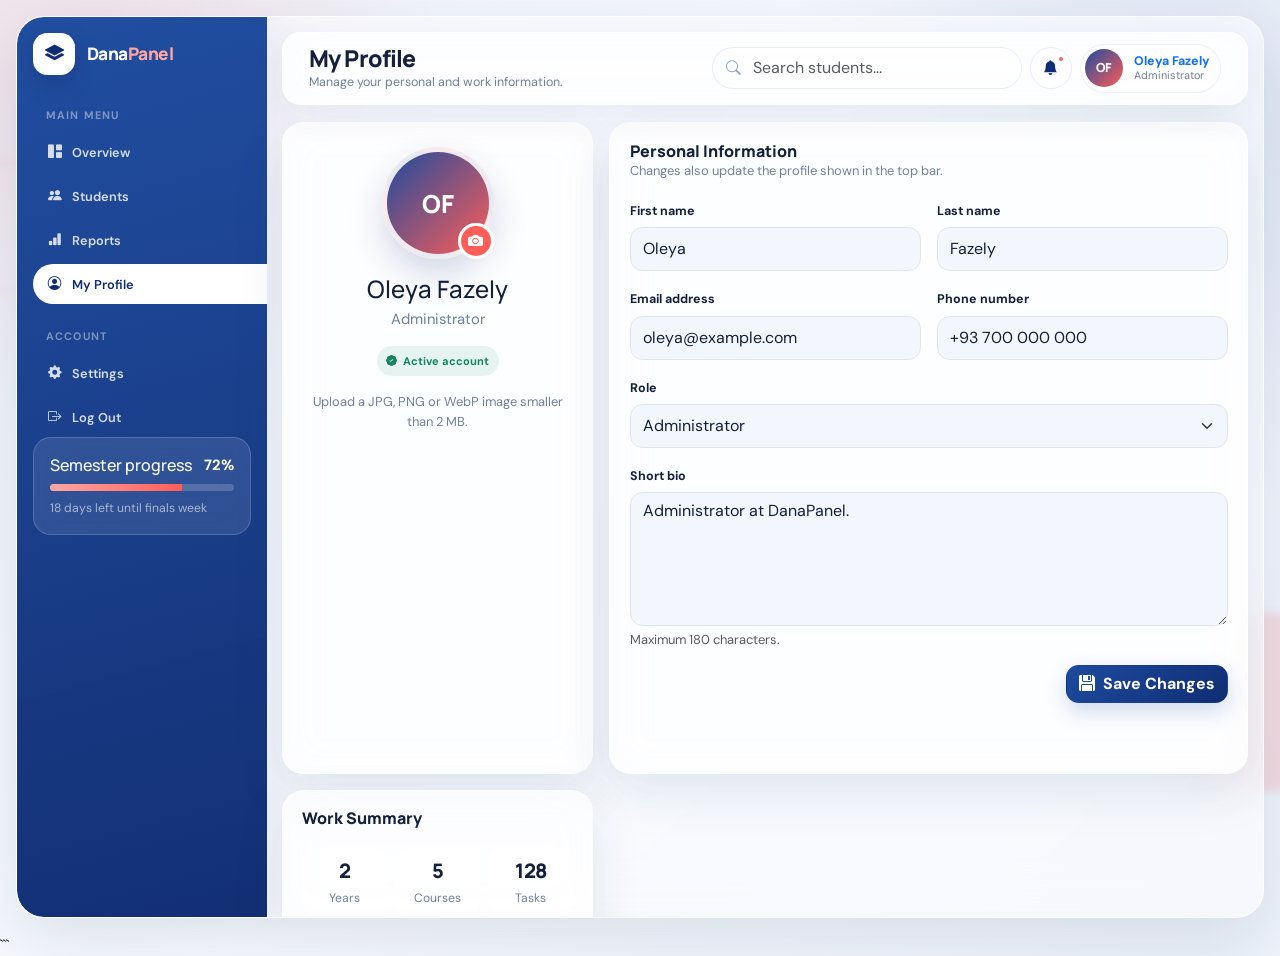
==== profile.html @ e0c8c488 "add some changes" ====
<!doctype html>
<html lang="en">
  <head>
    <meta charset="UTF-8" />
    <meta name="viewport" content="width=device-width, initial-scale=1.0" />

    <meta
      name="description"
      content="View and update the DanaPanel administrator profile."
    />

    <title>My Profile | DanaPanel</title>

    <link
      href="https://cdn.jsdelivr.net/npm/bootstrap@5.3.8/dist/css/bootstrap.min.css"
      rel="stylesheet"
    />

    <link
      href="https://cdn.jsdelivr.net/npm/bootstrap-icons@1.13.1/font/bootstrap-icons.min.css"
      rel="stylesheet"
    />

    <link rel="stylesheet" href="profile.css" />
  </head>

  <body>
    <div class="container-fluid app-wrapper py-lg-3 px-lg-0">
      <div class="row g-0 app-frame mx-lg-3">

        <!-- SIDEBAR -->
        <aside
          class="offcanvas-lg offcanvas-start sidebar-panel col-lg-auto"
          tabindex="-1"
          id="dashboardSidebar"
          aria-labelledby="sidebarTitle"
        >
          <div class="offcanvas-header d-lg-none">
            <a
              class="brand-link"
              href="index.html"
              id="sidebarTitle"
            >
              <span class="brand-mark">
                <i class="bi bi-layers-fill"></i>
              </span>

              <span class="brand-name">
                Dana<span>Panel</span>
              </span>
            </a>

            <button
              type="button"
              class="btn-close btn-close-white"
              data-bs-dismiss="offcanvas"
              data-bs-target="#dashboardSidebar"
              aria-label="Close menu"
            ></button>
          </div>

          <div class="offcanvas-body d-flex flex-column p-3">

            <a
              class="brand-link d-none d-lg-inline-flex mb-2"
              href="index.html"
            >
              <span class="brand-mark">
                <i class="bi bi-layers-fill"></i>
              </span>

              <span class="brand-name">
                Dana<span>Panel</span>
              </span>
            </a>

            <p class="sidebar-label">Main menu</p>

            <nav
              class="nav nav-pills flex-column gap-1 sidebar-nav"
              aria-label="Main navigation"
            >
              <a class="nav-link" href="index.html">
                <i class="bi bi-grid-1x2-fill"></i>
                Overview
              </a>

              <a class="nav-link" href="users.html">
                <i class="bi bi-people-fill"></i>
                Students
              </a>

              <a class="nav-link" href="reports.html">
                <i class="bi bi-bar-chart-fill"></i>
                Reports
              </a>

              <a
                class="nav-link active"
                aria-current="page"
                href="profile.html"
              >
                <i class="bi bi-person-circle"></i>
                My Profile
              </a>
            </nav>

            <p class="sidebar-label">Account</p>

            <nav
              class="nav nav-pills flex-column gap-1 sidebar-nav"
              aria-label="Account navigation"
            >
              <a class="nav-link" href="settings.html">
                <i class="bi bi-gear-fill"></i>
                Settings
              </a>

              <a class="nav-link" href="#" data-logout>
                <i class="bi bi-box-arrow-right"></i>
                Log Out
              </a>
            </nav>

            <div class="semester-card mt-lg-auto mt-4">
              <div
                class="d-flex justify-content-between align-items-center mb-2"
              >
                <h6 class="mb-0 fs-6">Semester progress</h6>
                <strong>72%</strong>
              </div>

              <div
                class="progress"
                role="progressbar"
                aria-label="Semester progress"
                aria-valuenow="72"
                aria-valuemin="0"
                aria-valuemax="100"
              >
                <div
                  class="progress-bar"
                  style="width: 72%"
                ></div>
              </div>

              <p class="mt-2 mb-0">
                18 days left until finals week
              </p>
            </div>
          </div>
        </aside>

        <!-- MAIN -->
        <main class="col dashboard-main min-vh-100">

          <!-- TOP BAR -->
          <nav
            class="navbar topbar sticky-top"
            aria-label="Top navigation"
          >
            <div class="container-fluid gap-2">

              <div class="d-flex align-items-center gap-2">

                <button
                  class="mobile-menu-btn d-lg-none"
                  type="button"
                  data-bs-toggle="offcanvas"
                  data-bs-target="#dashboardSidebar"
                  aria-controls="dashboardSidebar"
                  aria-label="Open menu"
                >
                  <i class="bi bi-list fs-4"></i>
                </button>

                <div class="page-heading">
                  <h1 class="mb-0">My Profile</h1>
                  <p>Manage your personal and work information.</p>
                </div>
              </div>

              <!-- SEARCH -->
              <form
                class="search-control ms-md-auto"
                role="search"
                data-global-search-form
              >
                <i class="bi bi-search"></i>

                <input
                  class="form-control"
                  type="search"
                  placeholder="Search students..."
                  aria-label="Search students"
                />

                <button
                  class="visually-hidden"
                  type="submit"
                >
                  Search
                </button>
              </form>

              <div class="d-flex align-items-center gap-2">

                <!-- NOTIFICATIONS -->
                <div class="dropdown">
                  <button
                    class="icon-button position-relative"
                    type="button"
                    data-bs-toggle="dropdown"
                    aria-expanded="false"
                    aria-label="View notifications"
                  >
                    <i class="bi bi-bell-fill"></i>
                    <span class="notification-dot"></span>
                  </button>

                  <div
                    class="dropdown-menu dropdown-menu-end notification-menu"
                  >
                    <div
                      class="d-flex justify-content-between align-items-center px-2 py-1"
                    >
                      <h6 class="mb-0">Notifications</h6>
                      <span class="badge-soft-coral">3 new</span>
                    </div>

                    <div class="notification-item mt-2">
                      <span class="notification-icon">
                        <i class="bi bi-person-plus-fill"></i>
                      </span>

                      <div>
                        <p>Three students joined Web Development.</p>
                        <small>12 minutes ago</small>
                      </div>
                    </div>

                    <div class="notification-item">
                      <span class="notification-icon icon-coral">
                        <i class="bi bi-file-earmark-bar-graph-fill"></i>
                      </span>

                      <div>
                        <p>The monthly report is ready.</p>
                        <small>2 hours ago</small>
                      </div>
                    </div>
                  </div>
                </div>

                <!-- USER -->
                <a class="user-chip" href="profile.html">

                  <span
                    class="avatar"
                    data-admin-avatar
                  >
                    OF
                  </span>

                  <span class="user-copy">
                    <strong data-admin-name>
                      Oleya Fazely
                    </strong>

                    <small data-admin-role>
                      Administrator
                    </small>
                  </span>

                </a>
              </div>
            </div>
          </nav>

          <!-- CONTENT -->
          <div class="container-fluid content-area">

            <div class="row g-3">

              <!-- LEFT COLUMN -->
              <div class="col-12 col-xl-4">

                <!-- PROFILE CARD -->
                <section class="card glass-card border-0 mb-3">

                  <div class="card-body profile-hero py-4">

                    <div class="profile-avatar">

                      <span
                        class="avatar"
                        data-profile-avatar
                      >
                        OF
                      </span>

                      <label
                        class="avatar-upload-btn"
                        for="avatarInput"
                        title="Upload profile image"
                      >
                        <i class="bi bi-camera-fill"></i>

                        <span class="visually-hidden">
                          Upload profile image
                        </span>
                      </label>

                      <input
                        class="visually-hidden"
                        id="avatarInput"
                        type="file"
                        accept="image/jpeg,image/png,image/webp"
                      />

                    </div>

                    <h2
                      class="h4 mb-1"
                      data-profile-name
                    >
                      Oleya Fazely
                    </h2>

                    <p
                      class="text-muted-custom mb-3"
                      data-profile-role
                    >
                      Administrator
                    </p>

                    <span class="badge-soft-green">
                      <i class="bi bi-patch-check-fill"></i>
                      Active account
                    </span>

                    <p class="small text-muted-custom mt-3 mb-0">
                      Upload a JPG, PNG or WebP image smaller than 2 MB.
                    </p>

                  </div>
                </section>

                <!-- WORK SUMMARY -->
                <section class="card glass-card border-0">

                  <div class="card-header">
                    <h2 class="section-title">
                      Work Summary
                    </h2>
                  </div>

                  <div class="card-body">

                    <div class="row g-2 text-center">

                      <div class="col-4">
                        <div class="p-2 rounded-4 bg-white bg-opacity-75">
                          <p class="stat-value fs-5">2</p>
                          <span class="stat-label">Years</span>
                        </div>
                      </div>

                      <div class="col-4">
                        <div class="p-2 rounded-4 bg-white bg-opacity-75">
                          <p class="stat-value fs-5">5</p>
                          <span class="stat-label">Courses</span>
                        </div>
                      </div>

                      <div class="col-4">
                        <div class="p-2 rounded-4 bg-white bg-opacity-75">
                          <p class="stat-value fs-5">128</p>
                          <span class="stat-label">Tasks</span>
                        </div>
                      </div>

                    </div>

                    <div class="activity-item mt-3">
                      <span class="notification-icon icon-coral">
                        <i class="bi bi-award-fill"></i>
                      </span>

                      <div>
                        <strong class="d-block">
                          Top administrator
                        </strong>

                        <small class="text-muted-custom">
                          August 2026 performance
                        </small>
                      </div>
                    </div>

                    <div class="activity-item">
                      <span class="notification-icon">
                        <i class="bi bi-clock-fill"></i>
                      </span>

                      <div>
                        <strong class="d-block">
                          Member since
                        </strong>

                        <small class="text-muted-custom">
                          September 2024
                        </small>
                      </div>
                    </div>

                  </div>
                </section>

              </div>

              <!-- RIGHT COLUMN -->
              <div class="col-12 col-xl-8">

                <section class="card glass-card border-0">

                  <div class="card-header">

                    <h2 class="section-title">
                      Personal Information
                    </h2>

                    <p class="section-copy small mb-0">
                      Changes also update the profile shown in the top bar.
                    </p>

                  </div>

                  <div class="card-body">

                    <form
                      id="profileForm"
                      novalidate
                    >

                      <div class="row g-3">

                        <!-- FIRST NAME -->
                        <div class="col-md-6">

                          <label
                            class="form-label"
                            for="profileFirstName"
                          >
                            First name
                          </label>

                          <input
                            class="form-control"
                            id="profileFirstName"
                            name="firstName"
                            type="text"
                            minlength="2"
                            maxlength="30"
                            required
                          />

                          <div class="invalid-feedback">
                            Enter at least two letters.
                          </div>

                        </div>

                        <!-- LAST NAME -->
                        <div class="col-md-6">

                          <label
                            class="form-label"
                            for="profileLastName"
                          >
                            Last name
                          </label>

                          <input
                            class="form-control"
                            id="profileLastName"
                            name="lastName"
                            type="text"
                            minlength="2"
                            maxlength="30"
                            required
                          />

                          <div class="invalid-feedback">
                            Enter at least two letters.
                          </div>

                        </div>

                        <!-- EMAIL -->
                        <div class="col-md-6">

                          <label
                            class="form-label"
                            for="profileEmail"
                          >
                            Email address
                          </label>

                          <input
                            class="form-control"
                            id="profileEmail"
                            name="email"
                            type="email"
                            required
                          />

                          <div class="invalid-feedback">
                            Enter a valid email address.
                          </div>

                        </div>

                        <!-- PHONE -->
                        <div class="col-md-6">

                          <label
                            class="form-label"
                            for="profilePhone"
                          >
                            Phone number
                          </label>

                          <input
                            class="form-control"
                            id="profilePhone"
                            name="phone"
                            type="tel"
                            minlength="7"
                            maxlength="20"
                            required
                          />

                          <div class="invalid-feedback">
                            Enter a valid phone number.
                          </div>

                        </div>

                        <!-- ROLE -->
                        <div class="col-12">

                          <label
                            class="form-label"
                            for="profileRole"
                          >
                            Role
                          </label>

                          <select
                            class="form-select"
                            id="profileRole"
                            name="role"
                            required
                          >
                            <option value="Administrator">
                              Administrator
                            </option>

                            <option value="Mentor">
                              Mentor
                            </option>

                            <option value="Coordinator">
                              Coordinator
                            </option>
                          </select>

                        </div>

                        <!-- BIO -->
                        <div class="col-12">

                          <label
                            class="form-label"
                            for="profileBio"
                          >
                            Short bio
                          </label>

                          <textarea
                            class="form-control"
                            id="profileBio"
                            name="bio"
                            rows="5"
                            maxlength="180"
                            required
                          ></textarea>

                          <div class="form-text">
                            Maximum 180 characters.
                          </div>

                          <div class="invalid-feedback">
                            Write a short bio.
                          </div>

                        </div>

                        <!-- SAVE -->
                        <div class="col-12 d-flex justify-content-end">

                          <button
                            class="btn btn-primary"
                            type="submit"
                          >
                            <i class="bi bi-floppy-fill me-1"></i>
                            Save Changes
                          </button>

                        </div>

                      </div>

                    </form>

                  </div>
                </section>

              </div>

            </div>
          </div>

        </main>
      </div>
    </div>

    <!-- BOOTSTRAP -->
    <script
      src="https://cdn.jsdelivr.net/npm/bootstrap@5.3.8/dist/js/bootstrap.bundle.min.js"
    ></script>

    <!-- YOUR JAVASCRIPT -->
    <script src="profile.js"></script>

  </body>
</html>
```
---- profile.css ----
/* =========================================================
   DanaPanel — shared styles
   Load this file on every page before the page-specific CSS.
   ========================================================= */

/* =========================================================
   DanaPanel — Bootstrap 5 + custom glass UI
   Bootstrap owns the layout. This file owns the visual theme.
   ========================================================= */

@import url("https://fonts.googleapis.com/css2?family=DM+Sans:wght@400;500;600;700&family=Manrope:wght@600;700;800&display=swap");

:root {
  --dana-navy: #102d73;
  --dana-blue: #1d4b9f;
  --dana-coral: #ff5d57;
  --dana-blush: #ffa7a3;
  --dana-ice: #f3f6fc;
  --dana-white: #ffffff;
  --dana-ink: #15203a;
  --dana-muted: #73809b;
  --dana-success: #20a779;
  --dana-warning: #f2a93b;
  --dana-danger: #dc4c5b;
  --dana-border: rgba(255, 255, 255, 0.72);
  --dana-glass: rgba(255, 255, 255, 0.74);
  --dana-shadow: 0 18px 50px rgba(23, 45, 91, 0.1);
  --dana-radius: 1.35rem;
  --dana-sidebar-width: 250px;
  --bs-primary: #1d4b9f;
  --bs-primary-rgb: 29, 75, 159;
  --bs-danger: #dc4c5b;
  --bs-danger-rgb: 220, 76, 91;
  --bs-body-font-family: "DM Sans", sans-serif;
  --bs-body-color: #15203a;
  --bs-body-bg: #f3f6fc;
}

* {
  box-sizing: border-box;
}
html {
  scroll-behavior: smooth;
}

body {
  min-height: 100vh;
  margin: 0;
  color: var(--dana-ink);
  background:
    radial-gradient(
      circle at 7% 8%,
      rgba(255, 93, 87, 0.12),
      transparent 22rem
    ),
    radial-gradient(
      circle at 92% 12%,
      rgba(29, 75, 159, 0.12),
      transparent 25rem
    ),
    linear-gradient(135deg, #eef2fa 0%, #f9fbff 52%, #eef3fb 100%);
  font-size: 0.925rem;
  overflow-x: hidden;
}

body::before,
body::after {
  content: "";
  position: fixed;
  z-index: -1;
  border-radius: 50%;
  filter: blur(4px);
  pointer-events: none;
}

body::before {
  width: 180px;
  height: 180px;
  right: -70px;
  bottom: 12%;
  background: rgba(255, 93, 87, 0.16);
}

body::after {
  width: 130px;
  height: 130px;
  left: -55px;
  top: 18%;
  border: 1px solid rgba(255, 93, 87, 0.25);
}

h1,
h2,
h3,
h4,
h5,
h6,
.brand-name {
  font-family: "Manrope", sans-serif;
  color: var(--dana-ink);
}

a {
  text-decoration: none;
}
button,
input,
select,
textarea {
  font: inherit;
}

:focus-visible {
  outline: 3px solid rgba(255, 93, 87, 0.32);
  outline-offset: 2px;
}

.app-wrapper {
  min-height: 100vh;
}

.app-frame {
  min-height: calc(100vh - 2rem);
  overflow: hidden;
  background: rgba(255, 255, 255, 0.3);
  border: 1px solid rgba(255, 255, 255, 0.78);
  border-radius: 1.75rem;
  box-shadow: 0 24px 70px rgba(19, 43, 88, 0.12);
  backdrop-filter: blur(24px);
  -webkit-backdrop-filter: blur(24px);
}

/* Sidebar */
.sidebar-panel {
  --bs-offcanvas-width: var(--dana-sidebar-width);
  width: var(--dana-sidebar-width);
  color: rgba(255, 255, 255, 0.78);
  background: linear-gradient(
    165deg,
    rgba(29, 75, 159, 0.98),
    rgba(16, 45, 115, 0.99)
  );
  border: 0 !important;
  border-radius: 1.65rem 0 0 1.65rem;
  box-shadow: 14px 0 38px rgba(16, 45, 115, 0.14);
}

.sidebar-panel .offcanvas-header,
.sidebar-panel .offcanvas-body {
  color: inherit;
}
.sidebar-panel .offcanvas-body {
  overflow-x: hidden;
  overflow-y: auto;
}

.brand-link {
  display: inline-flex;
  align-items: center;
  gap: 0.75rem;
  color: #fff;
}

.brand-link:hover {
  color: #fff;
}

.brand-mark {
  display: grid;
  width: 42px;
  height: 42px;
  place-items: center;
  color: var(--dana-navy);
  background: #fff;
  border-radius: 0.9rem;
  box-shadow: 0 8px 22px rgba(7, 25, 67, 0.2);
}

.brand-mark i {
  font-size: 1.2rem;
}

.brand-name {
  color: #fff;
  font-size: 1.08rem;
  font-weight: 800;
  letter-spacing: -0.03em;
}

.brand-name span {
  color: var(--dana-blush);
}

.sidebar-label {
  margin: 1.5rem 0 0.55rem;
  padding-left: 0.8rem;
  color: rgba(255, 255, 255, 0.42);
  font-size: 0.68rem;
  font-weight: 700;
  letter-spacing: 0.11em;
  text-transform: uppercase;
}
.sidebar-panel .sidebar-nav {
  /* Pull the menu to the sidebar edge like the reference design. */
  margin-right: -1rem;
}

.sidebar-panel .sidebar-nav .nav-link {
  display: flex;
  align-items: center;
  gap: 0.6rem;
  min-height: 40px;
  padding: 0.55rem 0.85rem;
  color: rgba(255, 255, 255, 0.82);
  border-radius: 999px 0 0 999px;
  font-size: 0.8rem;
  font-weight: 600;
  transition:
    color 160ms ease,
    background 160ms ease,
    box-shadow 160ms ease;
}

.sidebar-panel .sidebar-nav .nav-link i {
  width: 1rem;
  font-size: 0.85rem;
  text-align: center;
}

.sidebar-panel .sidebar-nav .nav-link:hover,
.sidebar-panel .sidebar-nav .nav-link:focus-visible,
.sidebar-panel .sidebar-nav .nav-link.active {
  color: var(--dana-navy);
  background: #fff;
  box-shadow: none;
  transform: none;
}

.sidebar-panel .sidebar-nav .nav-link:hover i,
.sidebar-panel .sidebar-nav .nav-link:focus-visible i,
.sidebar-panel .sidebar-nav .nav-link.active i {
  color: var(--dana-navy);
}

.semester-card {
  margin-top: auto;
  padding: 1rem;
  color: #fff;
  background: rgba(255, 255, 255, 0.11);
  border: 1px solid rgba(255, 255, 255, 0.17);
  border-radius: 1.1rem;
  backdrop-filter: blur(15px);
}

.semester-card h6,
.semester-card p {
  color: inherit;
}
.semester-card p {
  color: rgba(255, 255, 255, 0.58);
  font-size: 0.76rem;
}
.semester-card .progress {
  height: 7px;
  background: rgba(255, 255, 255, 0.18);
}
.semester-card .progress-bar {
  background: linear-gradient(90deg, var(--dana-blush), var(--dana-coral));
}

/* Top bar and common content */
.dashboard-main {
  min-width: 0;
  background: rgba(247, 249, 254, 0.6);
}

.topbar {
  z-index: 1010;
  margin: 0.95rem;
  padding: 0.65rem 0.85rem;
  background: var(--dana-glass);
  border: 1px solid var(--dana-border);
  border-radius: 1.15rem;
  box-shadow: 0 10px 35px rgba(19, 43, 88, 0.07);
  backdrop-filter: blur(20px) saturate(145%);
  -webkit-backdrop-filter: blur(20px) saturate(145%);
}

.page-heading h1 {
  font-size: clamp(1.15rem, 2vw, 1.45rem);
  font-weight: 800;
  letter-spacing: -0.035em;
}

.page-heading p {
  margin: 0;
  color: var(--dana-muted);
  font-size: 0.78rem;
}

.mobile-menu-btn,
.icon-button {
  display: inline-grid;
  width: 42px;
  height: 42px;
  place-items: center;
  color: var(--dana-navy);
  background: rgba(255, 255, 255, 0.72);
  border: 1px solid rgba(29, 75, 159, 0.09);
  border-radius: 50%;
}

.mobile-menu-btn:hover,
.icon-button:hover {
  color: #fff;
  background: var(--dana-blue);
}

.search-control {
  position: relative;
  width: min(310px, 32vw);
}

.search-control i {
  position: absolute;
  top: 50%;
  left: 0.9rem;
  z-index: 2;
  color: #98a3b9;
  transform: translateY(-50%);
}

.search-control .form-control {
  min-height: 42px;
  padding-left: 2.55rem;
  background: rgba(255, 255, 255, 0.62);
  border-color: rgba(29, 75, 159, 0.09);
  border-radius: 999px;
}

.search-control .form-control:focus {
  background: #fff;
  border-color: rgba(29, 75, 159, 0.28);
  box-shadow: 0 0 0 0.25rem rgba(29, 75, 159, 0.08);
}

.notification-dot {
  position: absolute;
  top: 7px;
  right: 6px;
  width: 8px;
  height: 8px;
  background: var(--dana-coral);
  border: 2px solid #fff;
  border-radius: 50%;
}

.notification-menu {
  width: min(340px, calc(100vw - 2rem));
  padding: 0.7rem;
  border: 1px solid rgba(29, 75, 159, 0.09);
  border-radius: 1rem;
  box-shadow: var(--dana-shadow);
}

.notification-item {
  display: flex;
  gap: 0.75rem;
  padding: 0.7rem;
  border-radius: 0.8rem;
}

.notification-item:hover {
  background: var(--dana-ice);
}

.notification-icon {
  display: grid;
  width: 35px;
  height: 35px;
  flex: 0 0 auto;
  place-items: center;
  color: #fff;
  background: var(--dana-blue);
  border-radius: 0.7rem;
}

.notification-item p {
  margin: 0;
  font-size: 0.8rem;
  line-height: 1.35;
}
.notification-item small {
  color: var(--dana-muted);
}
.user-chip {
  display: flex;
  align-items: center;
  gap: 0.65rem;
  padding: 0.3rem 0.65rem 0.3rem 0.3rem;
  background: rgba(255, 255, 255, 0.62);
  border: 1px solid rgba(29, 75, 159, 0.08);
  border-radius: 999px;
}

.avatar {
  display: inline-grid;
  width: 38px;
  height: 38px;
  flex: 0 0 auto;
  place-items: center;
  overflow: hidden;
  color: #fff;
  background: linear-gradient(135deg, var(--dana-blue), var(--dana-coral));
  border-radius: 50%;
  font-family: "Manrope", sans-serif;
  font-size: 0.78rem;
  font-weight: 800;
}

.avatar img {
  width: 100%;
  height: 100%;
  object-fit: cover;
}
.user-chip strong,
.user-chip small {
  display: block;
  line-height: 1.2;
}
.user-chip strong {
  font-size: 0.78rem;
}
.user-chip small {
  color: var(--dana-muted);
  font-size: 0.68rem;
}

.content-area {
  padding: 0.15rem 0.95rem 1.25rem;
}

.glass-card {
  height: 100%;
  background: var(--dana-glass);
  border: 1px solid var(--dana-border) !important;
  border-radius: var(--dana-radius);
  box-shadow: var(--dana-shadow);
  backdrop-filter: blur(18px) saturate(135%);
  -webkit-backdrop-filter: blur(18px) saturate(135%);
}

.glass-card .card-header {
  padding: 1.15rem 1.2rem 0;
  background: transparent;
  border: 0;
}
.glass-card .card-body {
  padding: 1.2rem;
}
.section-title {
  margin: 0;
  font-size: 1rem;
  font-weight: 800;
}
.section-copy,
.text-muted-custom {
  color: var(--dana-muted) !important;
}

/* Stats */
.stat-card {
  transition:
    transform 180ms ease,
    box-shadow 180ms ease;
}
.stat-card:hover {
  transform: translateY(-4px);
  box-shadow: 0 22px 50px rgba(23, 45, 91, 0.14);
}

.stat-icon {
  display: grid;
  width: 49px;
  height: 49px;
  flex: 0 0 auto;
  place-items: center;
  color: #fff;
  border-radius: 1rem;
  box-shadow: 0 10px 22px rgba(16, 45, 115, 0.16);
}

.stat-icon i {
  font-size: 1.2rem;
}
.icon-blue {
  background: linear-gradient(135deg, var(--dana-blue), var(--dana-navy));
}
.icon-coral {
  background: linear-gradient(135deg, var(--dana-coral), #e94a50);
}
.icon-blush {
  background: linear-gradient(135deg, var(--dana-blush), var(--dana-coral));
}
.icon-gold {
  background: linear-gradient(135deg, #f7bd54, #ec8f32);
}

.stat-value {
  margin: 0;
  color: var(--dana-ink);
  font-family: "Manrope", sans-serif;
  font-size: 1.55rem;
  font-weight: 800;
  letter-spacing: -0.04em;
}

.stat-label {
  color: var(--dana-muted);
  font-size: 0.76rem;
}

.trend {
  padding: 0.18rem 0.45rem;
  color: var(--dana-success);
  background: rgba(32, 167, 121, 0.1);
  border-radius: 999px;
  font-size: 0.66rem;
  font-weight: 700;
}

.chart-box {
  position: relative;
  min-height: 270px;
}
.chart-box-sm {
  position: relative;
  min-height: 235px;
}

/* Bootstrap component refinements */
.btn {
  border-radius: 0.78rem;
  font-weight: 700;
}

.btn-primary {
  background: linear-gradient(135deg, var(--dana-blue), var(--dana-navy));
  border-color: transparent;
  box-shadow: 0 9px 22px rgba(29, 75, 159, 0.2);
}

.btn-primary:hover,
.btn-primary:focus {
  background: linear-gradient(135deg, #2758b0, #173983);
  border-color: transparent;
}

.btn-coral {
  color: #fff;
  background: linear-gradient(135deg, var(--dana-coral), #e94a50);
  border: 0;
  box-shadow: 0 9px 22px rgba(255, 93, 87, 0.2);
}

.btn-coral:hover {
  color: #fff;
  background: #e94a50;
}
.btn-soft {
  color: var(--dana-blue);
  background: rgba(29, 75, 159, 0.08);
  border-color: rgba(29, 75, 159, 0.1);
}

.form-control,
.form-select {
  min-height: 44px;
  border-color: #dfe5ef;
  border-radius: 0.78rem;
}
.form-control:focus,
.form-select:focus,
.form-check-input:focus {
  border-color: rgba(29, 75, 159, 0.45);
  box-shadow: 0 0 0 0.25rem rgba(29, 75, 159, 0.09);
}
.form-check-input:checked {
  background-color: var(--dana-blue);
  border-color: var(--dana-blue);
}
.form-label {
  margin-bottom: 0.4rem;
  font-size: 0.78rem;
  font-weight: 700;
}
.modal-content {
  background: rgba(255, 255, 255, 0.94);
  border: 1px solid rgba(255, 255, 255, 0.9);
  border-radius: 1.25rem;
  box-shadow: 0 28px 80px rgba(16, 45, 115, 0.2);
  backdrop-filter: blur(22px);
}

.modal-header,
.modal-footer {
  border-color: rgba(16, 45, 115, 0.08);
}
.dropdown-menu {
  border-radius: 1rem;
}
.nav-pills .nav-link {
  color: var(--dana-muted);
  border-radius: 0.75rem;
  font-weight: 700;
}
.nav-pills .nav-link.active {
  color: #fff;
  background: var(--dana-blue);
}

.badge-soft-blue,
.badge-soft-coral,
.badge-soft-green,
.badge-soft-gray {
  display: inline-flex;
  align-items: center;
  gap: 0.35rem;
  padding: 0.42rem 0.62rem;
  border-radius: 999px;
  font-size: 0.69rem;
  font-weight: 700;
}

.badge-soft-blue {
  color: var(--dana-blue);
  background: rgba(29, 75, 159, 0.09);
}
.badge-soft-coral {
  color: #d9484e;
  background: rgba(255, 93, 87, 0.1);
}
.badge-soft-green {
  color: #14845e;
  background: rgba(32, 167, 121, 0.1);
}
.badge-soft-gray {
  color: #69758d;
  background: #edf0f5;
}

.table-responsive {
  border-radius: 0.9rem;
}
.table {
  --bs-table-bg: transparent;
  --bs-table-hover-bg: rgba(29, 75, 159, 0.035);
  margin-bottom: 0;
}
.table > :not(caption) > * > * {
  padding: 0.85rem 0.75rem;
  border-bottom-color: rgba(16, 45, 115, 0.07);
  vertical-align: middle;
}

.table thead th {
  color: var(--dana-muted);
  font-size: 0.68rem;
  font-weight: 800;
  letter-spacing: 0.06em;
  text-transform: uppercase;
  white-space: nowrap;
}


.empty-state {
  padding: 3rem 1rem;
  text-align: center;
}
.empty-state i {
  color: #c0c8d7;
  font-size: 2.5rem;
}

.toast-container {
  z-index: 2000;
}

.dana-toast {
  overflow: hidden;
  background: rgba(16, 45, 115, 0.96);
  border: 0;
  border-radius: 0.95rem;
  box-shadow: 0 16px 45px rgba(16, 45, 115, 0.24);
}

.dana-toast .toast-body {
  color: #fff;
}
.compact-mode .glass-card .card-body {
  padding: 0.9rem;
}
.compact-mode .content-area {
  padding-inline: 0.65rem;
}

@media (max-width: 991.98px) {
  .app-wrapper {
    padding: 0 !important;
  }
  .app-frame {
    min-height: 100vh;
    margin: 0 !important;
    border-radius: 0;
  }
  .sidebar-panel {
    border-radius: 0 1.5rem 1.5rem 0;
  }
  .topbar {
    margin: 0.75rem;
  }
  .content-area {
    padding-inline: 0.75rem;
  }
}

@media (max-width: 767.98px) {
  .search-control {
    order: 3;
    width: 100%;
  }
  .topbar .container-fluid {
    flex-wrap: wrap;
  }
  .user-chip .user-copy {
    display: none;
  }
  .chart-box {
    min-height: 235px;
  }
}

@media (max-width: 575.98px) {
  .page-heading p {
    display: none;
  }
  .glass-card .card-body,
  .glass-card .card-header {
    padding-inline: 1rem;
  }
  .stat-value {
    font-size: 1.35rem;
  }
  .progress-ring {
    width: 76px;
    height: 76px;
  }
  .progress-ring::before {
    width: 59px;
    height: 59px;
  }
}

@media (prefers-reduced-motion: reduce) {
  *,
  *::before,
  *::after {
    scroll-behavior: auto !important;
    transition-duration: 0.01ms !important;
    animation-duration: 0.01ms !important;
    animation-iteration-count: 1 !important;
  }
}

/* Profile page: hero, avatar upload and recent activity. */

.profile-hero {
  text-align: center;
}
.profile-avatar {
  position: relative;
  width: 112px;
  height: 112px;
  margin: 0 auto 1rem;
}

.profile-avatar .avatar {
  width: 112px;
  height: 112px;
  border: 5px solid rgba(255, 255, 255, 0.88);
  box-shadow: 0 16px 35px rgba(16, 45, 115, 0.18);
  font-size: 1.55rem;
}

.avatar-upload-btn {
  position: absolute;
  right: 0;
  bottom: 0;
  display: grid;
  width: 36px;
  height: 36px;
  place-items: center;
  color: #fff;
  background: var(--dana-coral);
  border: 3px solid #fff;
  border-radius: 50%;
  cursor: pointer;
}

.activity-item {
  display: flex;
  align-items: center;
  gap: 0.75rem;
  padding: 0.78rem 0;
  border-bottom: 1px solid rgba(16, 45, 115, 0.07);
}

.activity-item:last-child {
  border-bottom: 0;
}
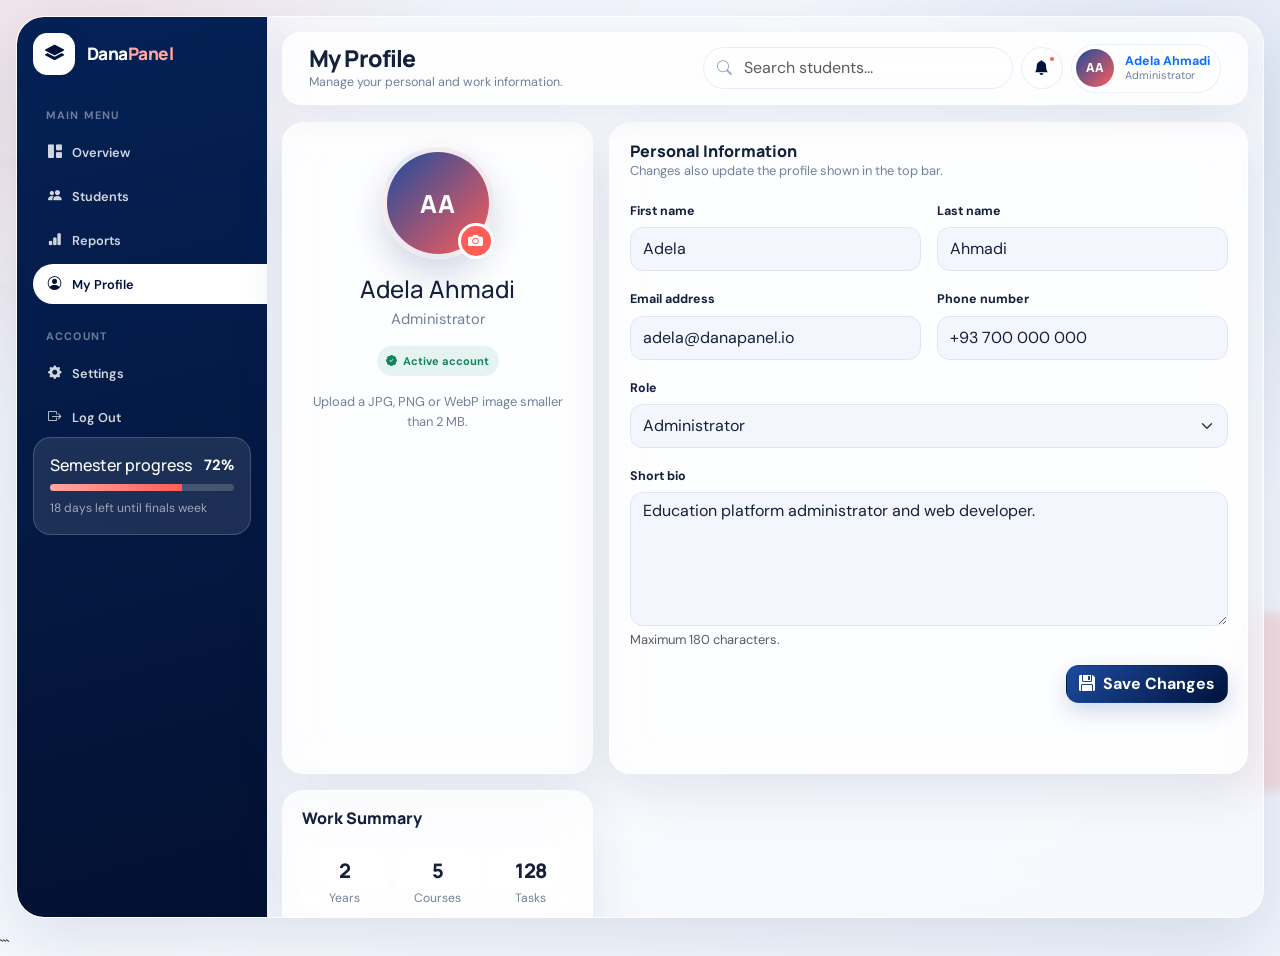
==== commit df356cca: "refactor: consolidate shared styles and scripts" ====
--- a/profile.html
+++ b/profile.html
@@ -1,4 +1,3 @@
-
 <!doctype html>
 <html lang="en">
   <head>
@@ -7,48 +6,37 @@
 
     <meta
       name="description"
-      content="View and update the DanaPanel administrator profile."
-    />
+      content="View and update the DanaPanel administrator profile." />
 
     <title>My Profile | DanaPanel</title>
 
     <link
       href="https://cdn.jsdelivr.net/npm/bootstrap@5.3.8/dist/css/bootstrap.min.css"
-      rel="stylesheet"
-    />
+      rel="stylesheet" />
 
     <link
       href="https://cdn.jsdelivr.net/npm/bootstrap-icons@1.13.1/font/bootstrap-icons.min.css"
-      rel="stylesheet"
-    />
-
-    <link rel="stylesheet" href="profile.css" />
+      rel="stylesheet" />
+
+    <link rel="stylesheet" href="style.css" />
   </head>
 
   <body>
     <div class="container-fluid app-wrapper py-lg-3 px-lg-0">
       <div class="row g-0 app-frame mx-lg-3">
-
         <!-- SIDEBAR -->
         <aside
           class="offcanvas-lg offcanvas-start sidebar-panel col-lg-auto"
           tabindex="-1"
           id="dashboardSidebar"
-          aria-labelledby="sidebarTitle"
-        >
+          aria-labelledby="sidebarTitle">
           <div class="offcanvas-header d-lg-none">
-            <a
-              class="brand-link"
-              href="index.html"
-              id="sidebarTitle"
-            >
+            <a class="brand-link" href="index.html" id="sidebarTitle">
               <span class="brand-mark">
                 <i class="bi bi-layers-fill"></i>
               </span>
 
-              <span class="brand-name">
-                Dana<span>Panel</span>
-              </span>
+              <span class="brand-name"> Dana<span>Panel</span> </span>
             </a>
 
             <button
@@ -56,31 +44,25 @@
               class="btn-close btn-close-white"
               data-bs-dismiss="offcanvas"
               data-bs-target="#dashboardSidebar"
-              aria-label="Close menu"
-            ></button>
+              aria-label="Close menu"></button>
           </div>
 
           <div class="offcanvas-body d-flex flex-column p-3">
-
             <a
               class="brand-link d-none d-lg-inline-flex mb-2"
-              href="index.html"
-            >
+              href="index.html">
               <span class="brand-mark">
                 <i class="bi bi-layers-fill"></i>
               </span>
 
-              <span class="brand-name">
-                Dana<span>Panel</span>
-              </span>
+              <span class="brand-name"> Dana<span>Panel</span> </span>
             </a>
 
             <p class="sidebar-label">Main menu</p>
 
             <nav
               class="nav nav-pills flex-column gap-1 sidebar-nav"
-              aria-label="Main navigation"
-            >
+              aria-label="Main navigation">
               <a class="nav-link" href="index.html">
                 <i class="bi bi-grid-1x2-fill"></i>
                 Overview
@@ -99,8 +81,7 @@
               <a
                 class="nav-link active"
                 aria-current="page"
-                href="profile.html"
-              >
+                href="profile.html">
                 <i class="bi bi-person-circle"></i>
                 My Profile
               </a>
@@ -110,8 +91,7 @@
 
             <nav
               class="nav nav-pills flex-column gap-1 sidebar-nav"
-              aria-label="Account navigation"
-            >
+              aria-label="Account navigation">
               <a class="nav-link" href="settings.html">
                 <i class="bi bi-gear-fill"></i>
                 Settings
@@ -125,8 +105,7 @@
 
             <div class="semester-card mt-lg-auto mt-4">
               <div
-                class="d-flex justify-content-between align-items-center mb-2"
-              >
+                class="d-flex justify-content-between align-items-center mb-2">
                 <h6 class="mb-0 fs-6">Semester progress</h6>
                 <strong>72%</strong>
               </div>
@@ -137,41 +116,28 @@
                 aria-label="Semester progress"
                 aria-valuenow="72"
                 aria-valuemin="0"
-                aria-valuemax="100"
-              >
-                <div
-                  class="progress-bar"
-                  style="width: 72%"
-                ></div>
-              </div>
-
-              <p class="mt-2 mb-0">
-                18 days left until finals week
-              </p>
+                aria-valuemax="100">
+                <div class="progress-bar" style="width: 72%"></div>
+              </div>
+
+              <p class="mt-2 mb-0">18 days left until finals week</p>
             </div>
           </div>
         </aside>
 
         <!-- MAIN -->
         <main class="col dashboard-main min-vh-100">
-
           <!-- TOP BAR -->
-          <nav
-            class="navbar topbar sticky-top"
-            aria-label="Top navigation"
-          >
+          <nav class="navbar topbar sticky-top" aria-label="Top navigation">
             <div class="container-fluid gap-2">
-
               <div class="d-flex align-items-center gap-2">
-
                 <button
                   class="mobile-menu-btn d-lg-none"
                   type="button"
                   data-bs-toggle="offcanvas"
                   data-bs-target="#dashboardSidebar"
                   aria-controls="dashboardSidebar"
-                  aria-label="Open menu"
-                >
+                  aria-label="Open menu">
                   <i class="bi bi-list fs-4"></i>
                 </button>
 
@@ -185,27 +151,19 @@
               <form
                 class="search-control ms-md-auto"
                 role="search"
-                data-global-search-form
-              >
+                data-global-search-form>
                 <i class="bi bi-search"></i>
 
                 <input
                   class="form-control"
                   type="search"
                   placeholder="Search students..."
-                  aria-label="Search students"
-                />
-
-                <button
-                  class="visually-hidden"
-                  type="submit"
-                >
-                  Search
-                </button>
+                  aria-label="Search students" />
+
+                <button class="visually-hidden" type="submit">Search</button>
               </form>
 
               <div class="d-flex align-items-center gap-2">
-
                 <!-- NOTIFICATIONS -->
                 <div class="dropdown">
                   <button
@@ -213,18 +171,15 @@
                     type="button"
                     data-bs-toggle="dropdown"
                     aria-expanded="false"
-                    aria-label="View notifications"
-                  >
+                    aria-label="View notifications">
                     <i class="bi bi-bell-fill"></i>
                     <span class="notification-dot"></span>
                   </button>
 
                   <div
-                    class="dropdown-menu dropdown-menu-end notification-menu"
-                  >
+                    class="dropdown-menu dropdown-menu-end notification-menu">
                     <div
-                      class="d-flex justify-content-between align-items-center px-2 py-1"
-                    >
+                      class="d-flex justify-content-between align-items-center px-2 py-1">
                       <h6 class="mb-0">Notifications</h6>
                       <span class="badge-soft-coral">3 new</span>
                     </div>
@@ -255,24 +210,13 @@
 
                 <!-- USER -->
                 <a class="user-chip" href="profile.html">
-
-                  <span
-                    class="avatar"
-                    data-admin-avatar
-                  >
-                    OF
+                  <span class="avatar" data-admin-avatar> OF </span>
+
+                  <span class="user-copy">
+                    <strong data-admin-name> Oleya Fazely </strong>
+
+                    <small data-admin-role> Administrator </small>
                   </span>
-
-                  <span class="user-copy">
-                    <strong data-admin-name>
-                      Oleya Fazely
-                    </strong>
-
-                    <small data-admin-role>
-                      Administrator
-                    </small>
-                  </span>
-
                 </a>
               </div>
             </div>
@@ -280,31 +224,19 @@
 
           <!-- CONTENT -->
           <div class="container-fluid content-area">
-
             <div class="row g-3">
-
               <!-- LEFT COLUMN -->
               <div class="col-12 col-xl-4">
-
                 <!-- PROFILE CARD -->
                 <section class="card glass-card border-0 mb-3">
-
                   <div class="card-body profile-hero py-4">
-
                     <div class="profile-avatar">
-
-                      <span
-                        class="avatar"
-                        data-profile-avatar
-                      >
-                        OF
-                      </span>
+                      <span class="avatar" data-profile-avatar> OF </span>
 
                       <label
                         class="avatar-upload-btn"
                         for="avatarInput"
-                        title="Upload profile image"
-                      >
+                        title="Upload profile image">
                         <i class="bi bi-camera-fill"></i>
 
                         <span class="visually-hidden">
@@ -316,22 +248,12 @@
                         class="visually-hidden"
                         id="avatarInput"
                         type="file"
-                        accept="image/jpeg,image/png,image/webp"
-                      />
-
-                    </div>
-
-                    <h2
-                      class="h4 mb-1"
-                      data-profile-name
-                    >
-                      Oleya Fazely
-                    </h2>
-
-                    <p
-                      class="text-muted-custom mb-3"
-                      data-profile-role
-                    >
+                        accept="image/jpeg,image/png,image/webp" />
+                    </div>
+
+                    <h2 class="h4 mb-1" data-profile-name>Oleya Fazely</h2>
+
+                    <p class="text-muted-custom mb-3" data-profile-role>
                       Administrator
                     </p>
 
@@ -343,23 +265,17 @@
                     <p class="small text-muted-custom mt-3 mb-0">
                       Upload a JPG, PNG or WebP image smaller than 2 MB.
                     </p>
-
                   </div>
                 </section>
 
                 <!-- WORK SUMMARY -->
                 <section class="card glass-card border-0">
-
                   <div class="card-header">
-                    <h2 class="section-title">
-                      Work Summary
-                    </h2>
+                    <h2 class="section-title">Work Summary</h2>
                   </div>
 
                   <div class="card-body">
-
                     <div class="row g-2 text-center">
-
                       <div class="col-4">
                         <div class="p-2 rounded-4 bg-white bg-opacity-75">
                           <p class="stat-value fs-5">2</p>
@@ -380,7 +296,6 @@
                           <span class="stat-label">Tasks</span>
                         </div>
                       </div>
-
                     </div>
 
                     <div class="activity-item mt-3">
@@ -389,9 +304,7 @@
                       </span>
 
                       <div>
-                        <strong class="d-block">
-                          Top administrator
-                        </strong>
+                        <strong class="d-block"> Top administrator </strong>
 
                         <small class="text-muted-custom">
                           August 2026 performance
@@ -405,54 +318,34 @@
                       </span>
 
                       <div>
-                        <strong class="d-block">
-                          Member since
-                        </strong>
+                        <strong class="d-block"> Member since </strong>
 
                         <small class="text-muted-custom">
                           September 2024
                         </small>
                       </div>
                     </div>
-
                   </div>
                 </section>
-
               </div>
 
               <!-- RIGHT COLUMN -->
               <div class="col-12 col-xl-8">
-
                 <section class="card glass-card border-0">
-
                   <div class="card-header">
-
-                    <h2 class="section-title">
-                      Personal Information
-                    </h2>
+                    <h2 class="section-title">Personal Information</h2>
 
                     <p class="section-copy small mb-0">
                       Changes also update the profile shown in the top bar.
                     </p>
-
                   </div>
 
                   <div class="card-body">
-
-                    <form
-                      id="profileForm"
-                      novalidate
-                    >
-
+                    <form id="profileForm" novalidate>
                       <div class="row g-3">
-
                         <!-- FIRST NAME -->
                         <div class="col-md-6">
-
-                          <label
-                            class="form-label"
-                            for="profileFirstName"
-                          >
+                          <label class="form-label" for="profileFirstName">
                             First name
                           </label>
 
@@ -463,22 +356,16 @@
                             type="text"
                             minlength="2"
                             maxlength="30"
-                            required
-                          />
+                            required />
 
                           <div class="invalid-feedback">
                             Enter at least two letters.
                           </div>
-
                         </div>
 
                         <!-- LAST NAME -->
                         <div class="col-md-6">
-
-                          <label
-                            class="form-label"
-                            for="profileLastName"
-                          >
+                          <label class="form-label" for="profileLastName">
                             Last name
                           </label>
 
@@ -489,22 +376,16 @@
                             type="text"
                             minlength="2"
                             maxlength="30"
-                            required
-                          />
+                            required />
 
                           <div class="invalid-feedback">
                             Enter at least two letters.
                           </div>
-
                         </div>
 
                         <!-- EMAIL -->
                         <div class="col-md-6">
-
-                          <label
-                            class="form-label"
-                            for="profileEmail"
-                          >
+                          <label class="form-label" for="profileEmail">
                             Email address
                           </label>
 
@@ -513,22 +394,16 @@
                             id="profileEmail"
                             name="email"
                             type="email"
-                            required
-                          />
+                            required />
 
                           <div class="invalid-feedback">
                             Enter a valid email address.
                           </div>
-
                         </div>
 
                         <!-- PHONE -->
                         <div class="col-md-6">
-
-                          <label
-                            class="form-label"
-                            for="profilePhone"
-                          >
+                          <label class="form-label" for="profilePhone">
                             Phone number
                           </label>
 
@@ -539,22 +414,16 @@
                             type="tel"
                             minlength="7"
                             maxlength="20"
-                            required
-                          />
+                            required />
 
                           <div class="invalid-feedback">
                             Enter a valid phone number.
                           </div>
-
                         </div>
 
                         <!-- ROLE -->
                         <div class="col-12">
-
-                          <label
-                            class="form-label"
-                            for="profileRole"
-                          >
+                          <label class="form-label" for="profileRole">
                             Role
                           </label>
 
@@ -562,30 +431,18 @@
                             class="form-select"
                             id="profileRole"
                             name="role"
-                            required
-                          >
-                            <option value="Administrator">
-                              Administrator
-                            </option>
-
-                            <option value="Mentor">
-                              Mentor
-                            </option>
-
-                            <option value="Coordinator">
-                              Coordinator
-                            </option>
+                            required>
+                            <option value="Administrator">Administrator</option>
+
+                            <option value="Mentor">Mentor</option>
+
+                            <option value="Coordinator">Coordinator</option>
                           </select>
-
                         </div>
 
                         <!-- BIO -->
                         <div class="col-12">
-
-                          <label
-                            class="form-label"
-                            for="profileBio"
-                          >
+                          <label class="form-label" for="profileBio">
                             Short bio
                           </label>
 
@@ -595,56 +452,36 @@
                             name="bio"
                             rows="5"
                             maxlength="180"
-                            required
-                          ></textarea>
-
-                          <div class="form-text">
-                            Maximum 180 characters.
-                          </div>
-
-                          <div class="invalid-feedback">
-                            Write a short bio.
-                          </div>
-
+                            required></textarea>
+
+                          <div class="form-text">Maximum 180 characters.</div>
+
+                          <div class="invalid-feedback">Write a short bio.</div>
                         </div>
 
                         <!-- SAVE -->
                         <div class="col-12 d-flex justify-content-end">
-
-                          <button
-                            class="btn btn-primary"
-                            type="submit"
-                          >
+                          <button class="btn btn-primary" type="submit">
                             <i class="bi bi-floppy-fill me-1"></i>
                             Save Changes
                           </button>
-
-                        </div>
-
-                      </div>
-
+                        </div>
+                      </div>
                     </form>
-
                   </div>
                 </section>
-
-              </div>
-
+              </div>
             </div>
           </div>
-
         </main>
       </div>
     </div>
 
     <!-- BOOTSTRAP -->
-    <script
-      src="https://cdn.jsdelivr.net/npm/bootstrap@5.3.8/dist/js/bootstrap.bundle.min.js"
-    ></script>
+    <script src="https://cdn.jsdelivr.net/npm/bootstrap@5.3.8/dist/js/bootstrap.bundle.min.js"></script>
 
     <!-- YOUR JAVASCRIPT -->
-    <script src="profile.js"></script>
-
+    <script src="main.js"></script>
   </body>
 </html>
 ```
--- a/style.css
+++ b/style.css
@@ -0,0 +1,928 @@
+/* =========================================================
+   DanaPanel — Bootstrap 5 + custom glass UI
+   Bootstrap owns the layout. This file owns the visual theme.
+   ========================================================= */
+
+@import url("https://fonts.googleapis.com/css2?family=DM+Sans:wght@400;500;600;700&family=Manrope:wght@600;700;800&display=swap");
+
+:root {
+  --dana-navy: #00123b;
+  --dana-blue: #1d4b9f;
+  --dana-coral: #ff5d57;
+  --dana-blush: #ffa7a3;
+  --dana-ice: #f3f6fc;
+  --dana-white: #ffffff;
+  --dana-ink: #15203a;
+  --dana-muted: #73809b;
+  --dana-success: #20a779;
+  --dana-warning: #f2a93b;
+  --dana-danger: #dc4c5b;
+  --dana-border: rgba(255, 255, 255, 0.72);
+  --dana-glass: rgba(255, 255, 255, 0.74);
+  --dana-shadow: 0 18px 50px rgba(23, 45, 91, 0.1);
+  --dana-radius: 1.35rem;
+  --dana-sidebar-width: 250px;
+  --bs-primary: #1d4b9f;
+  --bs-primary-rgb: 29, 75, 159;
+  --bs-danger: #dc4c5b;
+  --bs-danger-rgb: 220, 76, 91;
+  --bs-body-font-family: "DM Sans", sans-serif;
+  --bs-body-color: #15203a;
+  --bs-body-bg: #f3f6fc;
+}
+
+* {
+  box-sizing: border-box;
+}
+html {
+  scroll-behavior: smooth;
+}
+
+body {
+  min-height: 100vh;
+  margin: 0;
+  color: var(--dana-ink);
+  background:
+    radial-gradient(
+      circle at 7% 8%,
+      rgba(255, 93, 87, 0.12),
+      transparent 22rem
+    ),
+    radial-gradient(
+      circle at 92% 12%,
+      rgba(29, 75, 159, 0.12),
+      transparent 25rem
+    ),
+    linear-gradient(135deg, #eef2fa 0%, #f9fbff 52%, #eef3fb 100%);
+  font-size: 0.925rem;
+  overflow-x: hidden;
+}
+
+body::before,
+body::after {
+  content: "";
+  position: fixed;
+  z-index: -1;
+  border-radius: 50%;
+  filter: blur(4px);
+  pointer-events: none;
+}
+
+body::before {
+  width: 180px;
+  height: 180px;
+  right: -70px;
+  bottom: 12%;
+  background: rgba(255, 93, 87, 0.16);
+}
+
+body::after {
+  width: 130px;
+  height: 130px;
+  left: -55px;
+  top: 18%;
+  border: 1px solid rgba(255, 93, 87, 0.25);
+}
+
+h1,
+h2,
+h3,
+h4,
+h5,
+h6,
+.brand-name {
+  font-family: "Manrope", sans-serif;
+  color: var(--dana-ink);
+}
+
+a {
+  text-decoration: none;
+}
+button,
+input,
+select,
+textarea {
+  font: inherit;
+}
+
+:focus-visible {
+  outline: 3px solid rgba(255, 93, 87, 0.32);
+  outline-offset: 2px;
+}
+
+.app-wrapper {
+  min-height: 100vh;
+}
+
+.app-frame {
+  min-height: calc(100vh - 2rem);
+  overflow: hidden;
+  background: rgba(255, 255, 255, 0.3);
+  border: 1px solid rgba(255, 255, 255, 0.78);
+  border-radius: 1.75rem;
+  box-shadow: 0 24px 70px rgba(19, 43, 88, 0.12);
+  backdrop-filter: blur(24px);
+  -webkit-backdrop-filter: blur(24px);
+}
+
+/* Sidebar */
+.sidebar-panel {
+  --bs-offcanvas-width: var(--dana-sidebar-width);
+  width: var(--dana-sidebar-width);
+  color: rgba(255, 255, 255, 0.78);
+  background: linear-gradient(
+    165deg,
+    rgba(0, 29, 83, 0.98),
+    rgba(0, 14, 47, 0.99)
+  );
+  border: 0 !important;
+  border-radius: 1.65rem 0 0 1.65rem;
+  box-shadow: 14px 0 38px rgba(16, 45, 115, 0.14);
+}
+
+.sidebar-panel .offcanvas-header,
+.sidebar-panel .offcanvas-body {
+  color: inherit;
+}
+.sidebar-panel .offcanvas-body {
+  overflow-x: hidden;
+  overflow-y: auto;
+}
+
+.brand-link {
+  display: inline-flex;
+  align-items: center;
+  gap: 0.75rem;
+  color: #fff;
+}
+
+.brand-link:hover {
+  color: #fff;
+}
+
+.brand-mark {
+  display: grid;
+  width: 42px;
+  height: 42px;
+  place-items: center;
+  color: var(--dana-navy);
+  background: #fff;
+  border-radius: 0.9rem;
+  box-shadow: 0 8px 22px rgba(7, 25, 67, 0.2);
+}
+
+.brand-mark i {
+  font-size: 1.2rem;
+}
+
+.brand-name {
+  color: #fff;
+  font-size: 1.08rem;
+  font-weight: 800;
+  letter-spacing: -0.03em;
+}
+
+.brand-name span {
+  color: var(--dana-blush);
+}
+
+.sidebar-label {
+  margin: 1.5rem 0 0.55rem;
+  padding-left: 0.8rem;
+  color: rgba(255, 255, 255, 0.42);
+  font-size: 0.68rem;
+  font-weight: 700;
+  letter-spacing: 0.11em;
+  text-transform: uppercase;
+}
+
+.sidebar-panel .sidebar-nav {
+  /* Pull the menu to the sidebar edge like the reference design. */
+  margin-right: -1rem;
+}
+
+.sidebar-panel .sidebar-nav .nav-link {
+  display: flex;
+  align-items: center;
+  gap: 0.6rem;
+  min-height: 40px;
+  padding: 0.55rem 0.85rem;
+  color: rgba(255, 255, 255, 0.82);
+  border-radius: 999px 0 0 999px;
+  font-size: 0.8rem;
+  font-weight: 600;
+  transition:
+    color 160ms ease,
+    background 160ms ease,
+    box-shadow 160ms ease;
+}
+
+.sidebar-panel .sidebar-nav .nav-link i {
+  width: 1rem;
+  font-size: 0.85rem;
+  text-align: center;
+}
+
+.sidebar-panel .sidebar-nav .nav-link:hover,
+.sidebar-panel .sidebar-nav .nav-link:focus-visible,
+.sidebar-panel .sidebar-nav .nav-link.active {
+  color: var(--dana-navy);
+  background: #fff;
+  box-shadow: none;
+  transform: none;
+}
+
+.sidebar-panel .sidebar-nav .nav-link:hover i,
+.sidebar-panel .sidebar-nav .nav-link:focus-visible i,
+.sidebar-panel .sidebar-nav .nav-link.active i {
+  color: var(--dana-navy);
+}
+
+.semester-card {
+  margin-top: auto;
+  padding: 1rem;
+  color: #fff;
+  background: rgba(255, 255, 255, 0.11);
+  border: 1px solid rgba(255, 255, 255, 0.17);
+  border-radius: 1.1rem;
+  backdrop-filter: blur(15px);
+}
+
+.semester-card h6,
+.semester-card p {
+  color: inherit;
+}
+.semester-card p {
+  color: rgba(255, 255, 255, 0.58);
+  font-size: 0.76rem;
+}
+.semester-card .progress {
+  height: 7px;
+  background: rgba(255, 255, 255, 0.18);
+}
+.semester-card .progress-bar {
+  background: linear-gradient(90deg, var(--dana-blush), var(--dana-coral));
+}
+
+/* Top bar and common content */
+.dashboard-main {
+  min-width: 0;
+  background: rgba(247, 249, 254, 0.6);
+}
+
+.topbar {
+  z-index: 1010;
+  margin: 0.95rem;
+  padding: 0.65rem 0.85rem;
+  background: var(--dana-glass);
+  border: 1px solid var(--dana-border);
+  border-radius: 1.15rem;
+  box-shadow: 0 10px 35px rgba(19, 43, 88, 0.07);
+  backdrop-filter: blur(20px) saturate(145%);
+  -webkit-backdrop-filter: blur(20px) saturate(145%);
+}
+
+.page-heading h1 {
+  font-size: clamp(1.15rem, 2vw, 1.45rem);
+  font-weight: 800;
+  letter-spacing: -0.035em;
+}
+
+.page-heading p {
+  margin: 0;
+  color: var(--dana-muted);
+  font-size: 0.78rem;
+}
+
+.mobile-menu-btn,
+.icon-button {
+  display: inline-grid;
+  width: 42px;
+  height: 42px;
+  place-items: center;
+  color: var(--dana-navy);
+  background: rgba(255, 255, 255, 0.72);
+  border: 1px solid rgba(29, 75, 159, 0.09);
+  border-radius: 50%;
+}
+
+.mobile-menu-btn:hover,
+.icon-button:hover {
+  color: #fff;
+  background: var(--dana-blue);
+}
+
+.search-control {
+  position: relative;
+  width: min(310px, 32vw);
+}
+
+.search-control i {
+  position: absolute;
+  top: 50%;
+  left: 0.9rem;
+  z-index: 2;
+  color: #98a3b9;
+  transform: translateY(-50%);
+}
+
+.search-control .form-control {
+  min-height: 42px;
+  padding-left: 2.55rem;
+  background: rgba(255, 255, 255, 0.62);
+  border-color: rgba(29, 75, 159, 0.09);
+  border-radius: 999px;
+}
+
+.search-control .form-control:focus {
+  background: #fff;
+  border-color: rgba(29, 75, 159, 0.28);
+  box-shadow: 0 0 0 0.25rem rgba(29, 75, 159, 0.08);
+}
+
+.notification-dot {
+  position: absolute;
+  top: 7px;
+  right: 6px;
+  width: 8px;
+  height: 8px;
+  background: var(--dana-coral);
+  border: 2px solid #fff;
+  border-radius: 50%;
+}
+
+.notification-menu {
+  width: min(340px, calc(100vw - 2rem));
+  padding: 0.7rem;
+  border: 1px solid rgba(29, 75, 159, 0.09);
+  border-radius: 1rem;
+  box-shadow: var(--dana-shadow);
+}
+
+.notification-item {
+  display: flex;
+  gap: 0.75rem;
+  padding: 0.7rem;
+  border-radius: 0.8rem;
+}
+
+.notification-item:hover {
+  background: var(--dana-ice);
+}
+
+.notification-icon {
+  display: grid;
+  width: 35px;
+  height: 35px;
+  flex: 0 0 auto;
+  place-items: center;
+  color: #fff;
+  background: var(--dana-blue);
+  border-radius: 0.7rem;
+}
+
+.notification-item p {
+  margin: 0;
+  font-size: 0.8rem;
+  line-height: 1.35;
+}
+.notification-item small {
+  color: var(--dana-muted);
+}
+
+.user-chip {
+  display: flex;
+  align-items: center;
+  gap: 0.65rem;
+  padding: 0.3rem 0.65rem 0.3rem 0.3rem;
+  background: rgba(255, 255, 255, 0.62);
+  border: 1px solid rgba(29, 75, 159, 0.08);
+  border-radius: 999px;
+}
+
+.avatar {
+  display: inline-grid;
+  width: 38px;
+  height: 38px;
+  flex: 0 0 auto;
+  place-items: center;
+  overflow: hidden;
+  color: #fff;
+  background: linear-gradient(135deg, var(--dana-blue), var(--dana-coral));
+  border-radius: 50%;
+  font-family: "Manrope", sans-serif;
+  font-size: 0.78rem;
+  font-weight: 800;
+}
+
+.avatar img {
+  width: 100%;
+  height: 100%;
+  object-fit: cover;
+}
+.user-chip strong,
+.user-chip small {
+  display: block;
+  line-height: 1.2;
+}
+.user-chip strong {
+  font-size: 0.78rem;
+}
+.user-chip small {
+  color: var(--dana-muted);
+  font-size: 0.68rem;
+}
+
+.content-area {
+  padding: 0.15rem 0.95rem 1.25rem;
+}
+
+.glass-card {
+  height: 100%;
+  background: var(--dana-glass);
+  border: 1px solid var(--dana-border) !important;
+  border-radius: var(--dana-radius);
+  box-shadow: var(--dana-shadow);
+  backdrop-filter: blur(18px) saturate(135%);
+  -webkit-backdrop-filter: blur(18px) saturate(135%);
+}
+
+.glass-card .card-header {
+  padding: 1.15rem 1.2rem 0;
+  background: transparent;
+  border: 0;
+}
+.glass-card .card-body {
+  padding: 1.2rem;
+}
+.section-title {
+  margin: 0;
+  font-size: 1rem;
+  font-weight: 800;
+}
+.section-copy,
+.text-muted-custom {
+  color: var(--dana-muted) !important;
+}
+
+/* Stats */
+.stat-card {
+  transition:
+    transform 180ms ease,
+    box-shadow 180ms ease;
+}
+.stat-card:hover {
+  transform: translateY(-4px);
+  box-shadow: 0 22px 50px rgba(23, 45, 91, 0.14);
+}
+
+.stat-icon {
+  display: grid;
+  width: 49px;
+  height: 49px;
+  flex: 0 0 auto;
+  place-items: center;
+  color: #fff;
+  border-radius: 1rem;
+  box-shadow: 0 10px 22px rgba(16, 45, 115, 0.16);
+}
+
+.stat-icon i {
+  font-size: 1.2rem;
+}
+.icon-blue {
+  background: linear-gradient(135deg, var(--dana-blue), var(--dana-navy));
+}
+.icon-coral {
+  background: linear-gradient(135deg, var(--dana-coral), #e94a50);
+}
+.icon-blush {
+  background: linear-gradient(135deg, var(--dana-blush), var(--dana-coral));
+}
+.icon-gold {
+  background: linear-gradient(135deg, #f7bd54, #ec8f32);
+}
+
+.stat-value {
+  margin: 0;
+  color: var(--dana-ink);
+  font-family: "Manrope", sans-serif;
+  font-size: 1.55rem;
+  font-weight: 800;
+  letter-spacing: -0.04em;
+}
+
+.stat-label {
+  color: var(--dana-muted);
+  font-size: 0.76rem;
+}
+
+.trend {
+  padding: 0.18rem 0.45rem;
+  color: var(--dana-success);
+  background: rgba(32, 167, 121, 0.1);
+  border-radius: 999px;
+  font-size: 0.66rem;
+  font-weight: 700;
+}
+
+.chart-box {
+  position: relative;
+  min-height: 270px;
+}
+.chart-box-sm {
+  position: relative;
+  min-height: 235px;
+}
+
+.progress-ring {
+  --progress: 72;
+  --ring-color: var(--dana-blue);
+  display: grid;
+  width: 86px;
+  height: 86px;
+  place-items: center;
+  background: conic-gradient(
+    var(--ring-color) calc(var(--progress) * 1%),
+    #e9edf5 0
+  );
+  border-radius: 50%;
+}
+
+.progress-ring::before {
+  content: "";
+  grid-area: 1 / 1;
+  width: 68px;
+  height: 68px;
+  background: rgba(255, 255, 255, 0.96);
+  border-radius: 50%;
+}
+
+.progress-ring span {
+  z-index: 1;
+  grid-area: 1 / 1;
+  font-family: "Manrope", sans-serif;
+  font-size: 0.95rem;
+  font-weight: 800;
+}
+
+.task-item,
+.message-item,
+.activity-item {
+  display: flex;
+  align-items: center;
+  gap: 0.75rem;
+  padding: 0.78rem 0;
+  border-bottom: 1px solid rgba(16, 45, 115, 0.07);
+}
+
+.task-item:last-child,
+.message-item:last-child,
+.activity-item:last-child {
+  border-bottom: 0;
+}
+.task-item.completed .task-title {
+  color: #9aa4b7;
+  text-decoration: line-through;
+}
+
+.task-check {
+  display: grid;
+  width: 25px;
+  height: 25px;
+  flex: 0 0 auto;
+  place-items: center;
+  color: transparent;
+  background: #fff;
+  border: 1px solid #d8deea;
+  border-radius: 0.55rem;
+}
+
+.task-item.completed .task-check {
+  color: #fff;
+  background: var(--dana-success);
+  border-color: var(--dana-success);
+}
+.task-title {
+  flex: 1;
+  font-size: 0.82rem;
+  font-weight: 600;
+}
+.priority-dot {
+  width: 7px;
+  height: 7px;
+  flex: 0 0 auto;
+  border-radius: 50%;
+}
+.priority-high {
+  background: var(--dana-danger);
+}
+.priority-medium {
+  background: var(--dana-warning);
+}
+.priority-low {
+  background: var(--dana-success);
+}
+.message-body {
+  min-width: 0;
+  flex: 1;
+}
+.message-body p {
+  margin: 0;
+  overflow: hidden;
+  color: var(--dana-muted);
+  font-size: 0.75rem;
+  text-overflow: ellipsis;
+  white-space: nowrap;
+}
+
+/* Bootstrap component refinements */
+.btn {
+  border-radius: 0.78rem;
+  font-weight: 700;
+}
+
+.btn-primary {
+  background: linear-gradient(135deg, var(--dana-blue), var(--dana-navy));
+  border-color: transparent;
+  box-shadow: 0 9px 22px rgba(29, 75, 159, 0.2);
+}
+
+.btn-primary:hover,
+.btn-primary:focus {
+  background: linear-gradient(135deg, #2758b0, #173983);
+  border-color: transparent;
+}
+
+.btn-coral {
+  color: #fff;
+  background: linear-gradient(135deg, var(--dana-coral), #e94a50);
+  border: 0;
+  box-shadow: 0 9px 22px rgba(255, 93, 87, 0.2);
+}
+
+.btn-coral:hover {
+  color: #fff;
+  background: #e94a50;
+}
+.btn-soft {
+  color: var(--dana-blue);
+  background: rgba(29, 75, 159, 0.08);
+  border-color: rgba(29, 75, 159, 0.1);
+}
+
+.form-control,
+.form-select {
+  min-height: 44px;
+  border-color: #dfe5ef;
+  border-radius: 0.78rem;
+}
+.form-control:focus,
+.form-select:focus,
+.form-check-input:focus {
+  border-color: rgba(29, 75, 159, 0.45);
+  box-shadow: 0 0 0 0.25rem rgba(29, 75, 159, 0.09);
+}
+.form-check-input:checked {
+  background-color: var(--dana-blue);
+  border-color: var(--dana-blue);
+}
+.form-label {
+  margin-bottom: 0.4rem;
+  font-size: 0.78rem;
+  font-weight: 700;
+}
+
+.modal-content {
+  background: rgba(255, 255, 255, 0.94);
+  border: 1px solid rgba(255, 255, 255, 0.9);
+  border-radius: 1.25rem;
+  box-shadow: 0 28px 80px rgba(16, 45, 115, 0.2);
+  backdrop-filter: blur(22px);
+}
+
+.modal-header,
+.modal-footer {
+  border-color: rgba(16, 45, 115, 0.08);
+}
+.dropdown-menu {
+  border-radius: 1rem;
+}
+.nav-pills .nav-link {
+  color: var(--dana-muted);
+  border-radius: 0.75rem;
+  font-weight: 700;
+}
+.nav-pills .nav-link.active {
+  color: #fff;
+  background: var(--dana-blue);
+}
+
+.badge-soft-blue,
+.badge-soft-coral,
+.badge-soft-green,
+.badge-soft-gray {
+  display: inline-flex;
+  align-items: center;
+  gap: 0.35rem;
+  padding: 0.42rem 0.62rem;
+  border-radius: 999px;
+  font-size: 0.69rem;
+  font-weight: 700;
+}
+
+.badge-soft-blue {
+  color: var(--dana-blue);
+  background: rgba(29, 75, 159, 0.09);
+}
+.badge-soft-coral {
+  color: #d9484e;
+  background: rgba(255, 93, 87, 0.1);
+}
+.badge-soft-green {
+  color: #14845e;
+  background: rgba(32, 167, 121, 0.1);
+}
+.badge-soft-gray {
+  color: #69758d;
+  background: #edf0f5;
+}
+
+.table-responsive {
+  border-radius: 0.9rem;
+}
+.table {
+  --bs-table-bg: transparent;
+  --bs-table-hover-bg: rgba(29, 75, 159, 0.035);
+  margin-bottom: 0;
+}
+.table > :not(caption) > * > * {
+  padding: 0.85rem 0.75rem;
+  border-bottom-color: rgba(16, 45, 115, 0.07);
+  vertical-align: middle;
+}
+
+.table thead th {
+  color: var(--dana-muted);
+  font-size: 0.68rem;
+  font-weight: 800;
+  letter-spacing: 0.06em;
+  text-transform: uppercase;
+  white-space: nowrap;
+}
+
+.student-name {
+  font-weight: 700;
+}
+.student-email {
+  color: var(--dana-muted);
+  font-size: 0.72rem;
+}
+.empty-state {
+  padding: 3rem 1rem;
+  text-align: center;
+}
+.empty-state i {
+  color: #c0c8d7;
+  font-size: 2.5rem;
+}
+
+.profile-hero {
+  text-align: center;
+}
+.profile-avatar {
+  position: relative;
+  width: 112px;
+  height: 112px;
+  margin: 0 auto 1rem;
+}
+
+.profile-avatar .avatar {
+  width: 112px;
+  height: 112px;
+  border: 5px solid rgba(255, 255, 255, 0.88);
+  box-shadow: 0 16px 35px rgba(16, 45, 115, 0.18);
+  font-size: 1.55rem;
+}
+
+.avatar-upload-btn {
+  position: absolute;
+  right: 0;
+  bottom: 0;
+  display: grid;
+  width: 36px;
+  height: 36px;
+  place-items: center;
+  color: #fff;
+  background: var(--dana-coral);
+  border: 3px solid #fff;
+  border-radius: 50%;
+  cursor: pointer;
+}
+
+.setting-row {
+  display: flex;
+  align-items: center;
+  justify-content: space-between;
+  gap: 1rem;
+  padding: 1rem 0;
+  border-bottom: 1px solid rgba(16, 45, 115, 0.08);
+}
+
+.setting-row:last-child {
+  border-bottom: 0;
+}
+.setting-row p {
+  margin: 0.2rem 0 0;
+  color: var(--dana-muted);
+  font-size: 0.75rem;
+}
+.toast-container {
+  z-index: 2000;
+}
+
+.dana-toast {
+  overflow: hidden;
+  background: rgba(16, 45, 115, 0.96);
+  border: 0;
+  border-radius: 0.95rem;
+  box-shadow: 0 16px 45px rgba(16, 45, 115, 0.24);
+}
+
+.dana-toast .toast-body {
+  color: #fff;
+}
+.compact-mode .glass-card .card-body {
+  padding: 0.9rem;
+}
+.compact-mode .content-area {
+  padding-inline: 0.65rem;
+}
+
+@media (max-width: 991.98px) {
+  .app-wrapper {
+    padding: 0 !important;
+  }
+  .app-frame {
+    min-height: 100vh;
+    margin: 0 !important;
+    border-radius: 0;
+  }
+  .sidebar-panel {
+    border-radius: 0 1.5rem 1.5rem 0;
+  }
+  .topbar {
+    margin: 0.75rem;
+  }
+  .content-area {
+    padding-inline: 0.75rem;
+  }
+}
+
+@media (max-width: 767.98px) {
+  .search-control {
+    order: 3;
+    width: 100%;
+  }
+  .topbar .container-fluid {
+    flex-wrap: wrap;
+  }
+  .user-chip .user-copy {
+    display: none;
+  }
+  .chart-box {
+    min-height: 235px;
+  }
+}
+
+@media (max-width: 575.98px) {
+  .page-heading p {
+    display: none;
+  }
+  .glass-card .card-body,
+  .glass-card .card-header {
+    padding-inline: 1rem;
+  }
+  .stat-value {
+    font-size: 1.35rem;
+  }
+  .progress-ring {
+    width: 76px;
+    height: 76px;
+  }
+  .progress-ring::before {
+    width: 59px;
+    height: 59px;
+  }
+}
+
+@media (prefers-reduced-motion: reduce) {
+  *,
+  *::before,
+  *::after {
+    scroll-behavior: auto !important;
+    transition-duration: 0.01ms !important;
+    animation-duration: 0.01ms !important;
+    animation-iteration-count: 1 !important;
+  }
+}
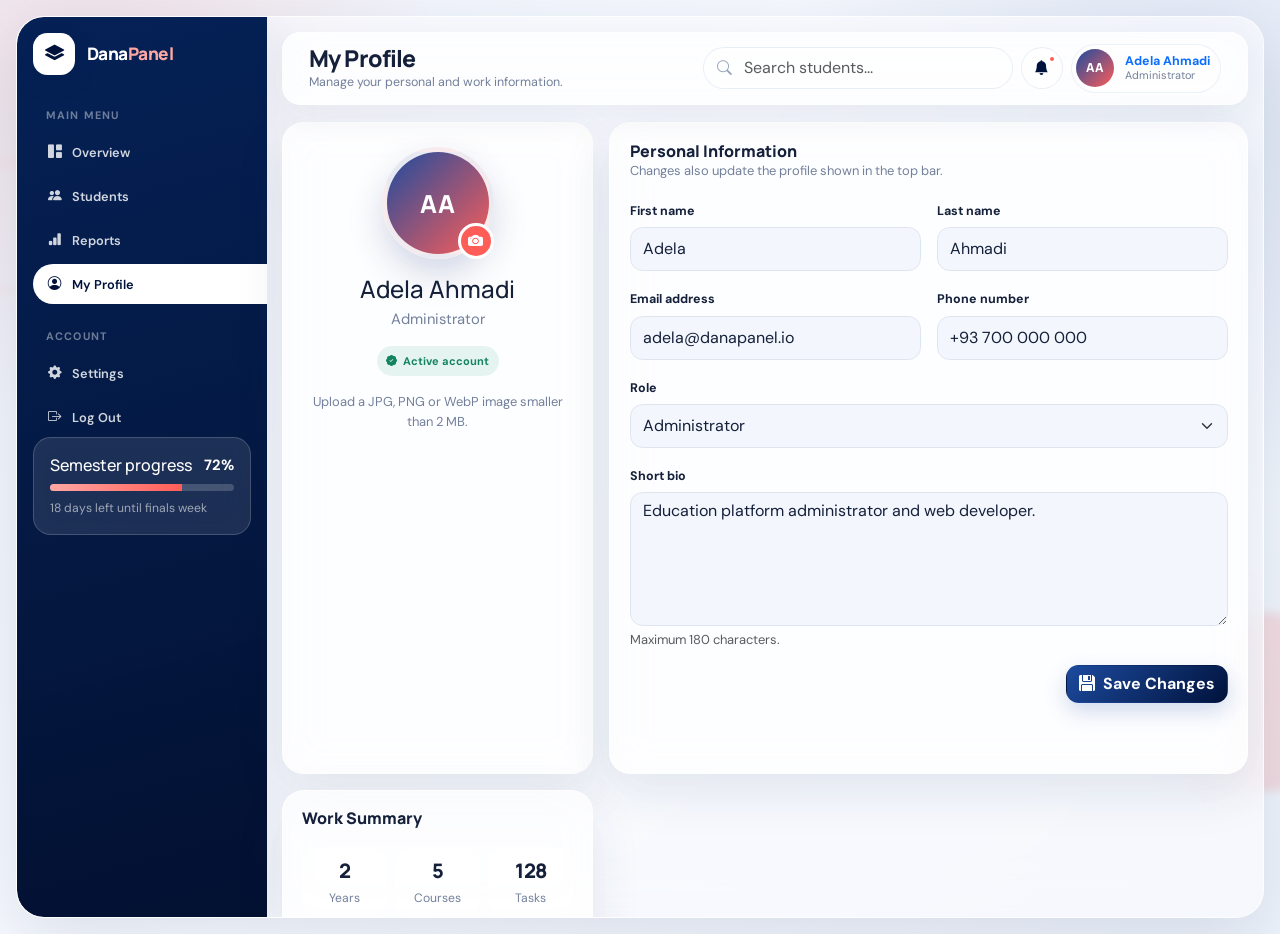
==== commit efab4026: "Fix HTML syntax for script tag" ====
--- a/profile.html
+++ b/profile.html
@@ -484,4 +484,4 @@
     <script src="main.js"></script>
   </body>
 </html>
-```
+
